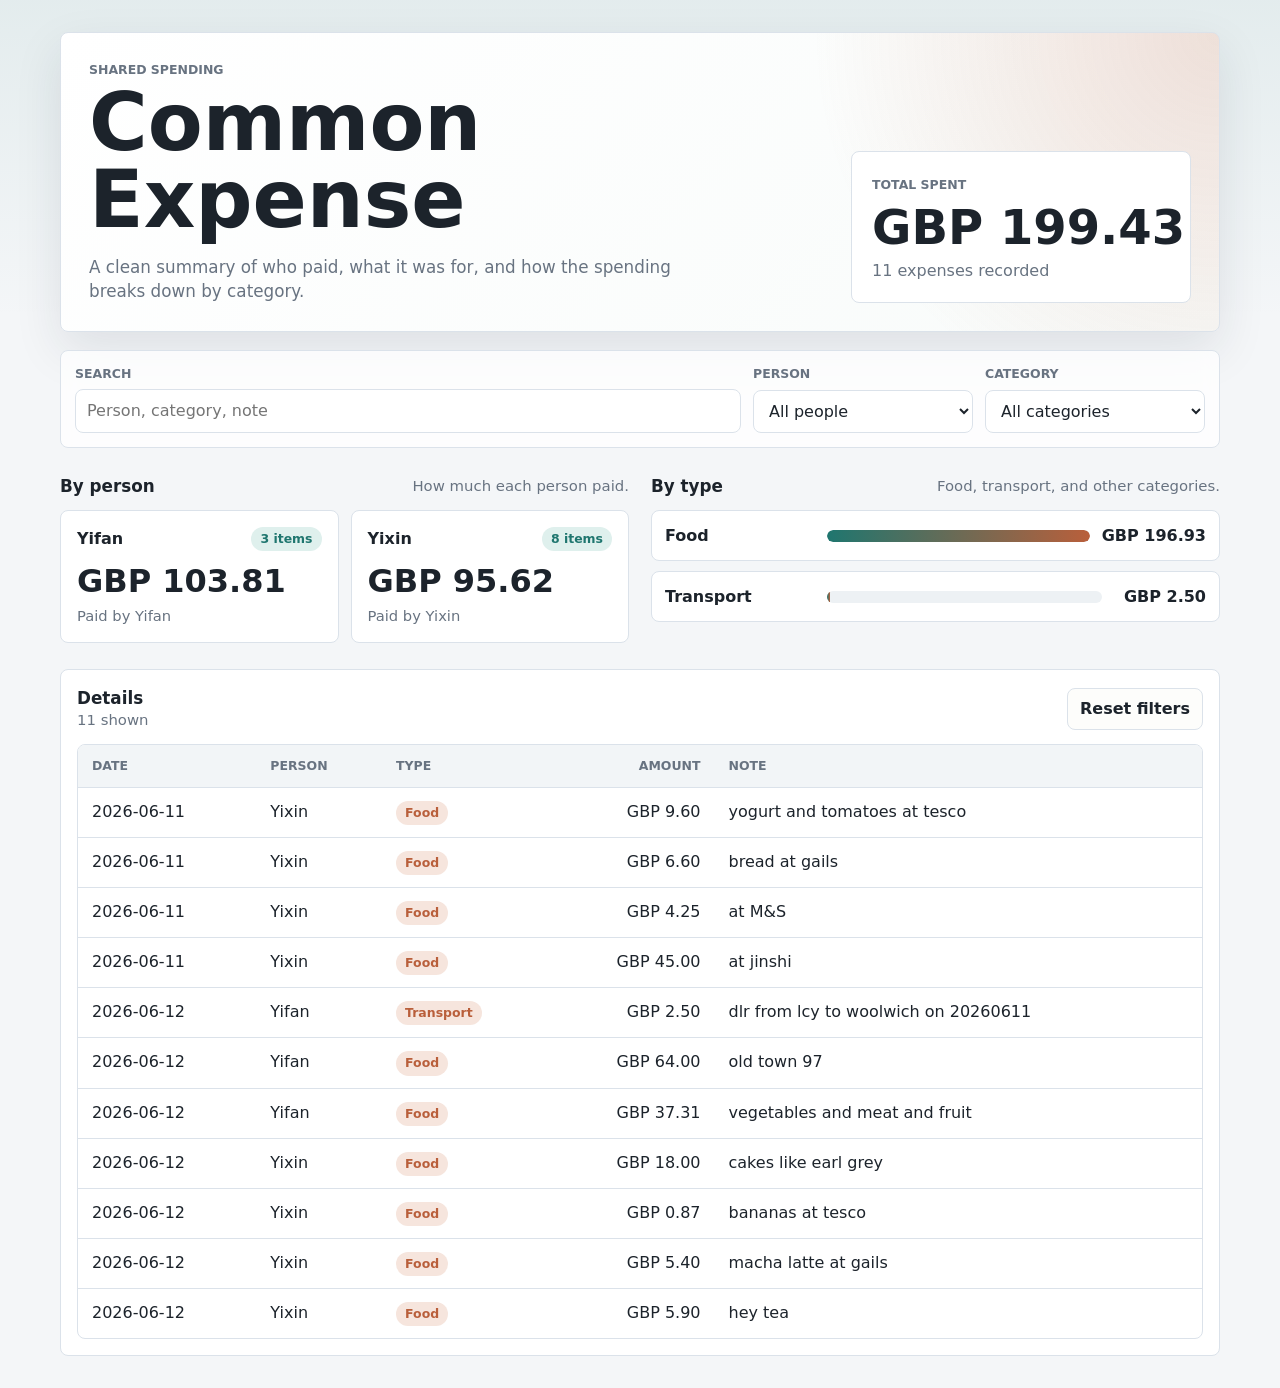
==== ledger.html @ e6a86d81 "abstract all the files from common-expense dir" ====
<!doctype html>
<html lang="en">
  <head>
    <meta charset="utf-8" />
    <meta name="viewport" content="width=device-width, initial-scale=1" />
    <title>Common Expense</title>
    <link rel="stylesheet" href="styles.css" />
  </head>
  <body>
    <main class="shell">
      <header class="hero">
        <div class="hero-copy">
          <p class="eyebrow">Shared spending</p>
          <h1>Common Expense</h1>
          <p class="lede">A clean summary of who paid, what it was for, and how the spending breaks down by category.</p>
        </div>
        <section class="total-panel" aria-label="Total spending">
          <span class="panel-label">Total spent</span>
          <strong id="grand-total">Loading</strong>
          <span id="expense-count" class="panel-note">Reading CSV</span>
        </section>
      </header>

      <section class="toolbar" aria-label="Filters">
        <label class="search-box">
          <span>Search</span>
          <input id="search-input" type="search" placeholder="Person, category, note" />
        </label>
        <label class="select-box">
          <span>Person</span>
          <select id="person-filter">
            <option value="all">All people</option>
          </select>
        </label>
        <label class="select-box">
          <span>Category</span>
          <select id="category-filter">
            <option value="all">All categories</option>
          </select>
        </label>
      </section>

      <section class="summary-grid" aria-label="Summary">
        <div>
          <div class="section-heading">
            <h2>By person</h2>
            <p>How much each person paid.</p>
          </div>
          <div id="people-summary" class="person-grid"></div>
        </div>

        <div>
          <div class="section-heading">
            <h2>By type</h2>
            <p>Food, transport, and other categories.</p>
          </div>
          <div id="category-summary" class="category-list"></div>
        </div>
      </section>

      <section class="details-section">
        <div class="section-heading details-heading">
          <div>
            <h2>Details</h2>
            <p id="visible-count">All expenses</p>
          </div>
          <button id="reset-button" type="button">Reset filters</button>
        </div>
        <div class="table-wrap">
          <table>
            <thead>
              <tr>
                <th>Date</th>
                <th>Person</th>
                <th>Type</th>
                <th class="amount-cell">Amount</th>
                <th>Note</th>
              </tr>
            </thead>
            <tbody id="expense-table"></tbody>
          </table>
        </div>
      </section>
    </main>

    <script src="app.js"></script>
  </body>
</html>
---- styles.css ----
:root {
  color-scheme: light;
  --bg: #f4f6f8;
  --surface: #ffffff;
  --surface-strong: #fdfdfb;
  --text: #1c232b;
  --muted: #687381;
  --line: #dbe2ea;
  --green: #1f766f;
  --green-soft: #dff0ed;
  --coral: #b95f3b;
  --coral-soft: #f6e5dd;
  --gold: #a27618;
  --blue: #356ab8;
  --shadow: 0 18px 48px rgba(34, 43, 55, 0.1);
}

* {
  box-sizing: border-box;
}

body {
  margin: 0;
  min-width: 320px;
  background:
    linear-gradient(180deg, rgba(31, 118, 111, 0.08), transparent 320px),
    var(--bg);
  color: var(--text);
  font-family:
    Inter, ui-sans-serif, system-ui, -apple-system, BlinkMacSystemFont, "Segoe UI",
    sans-serif;
  line-height: 1.45;
}

button,
input,
select {
  font: inherit;
}

.shell {
  width: min(1160px, calc(100% - 32px));
  margin: 0 auto;
  padding: 32px 0;
}

.hero {
  display: grid;
  grid-template-columns: minmax(0, 1fr) minmax(260px, 340px);
  align-items: end;
  gap: 24px;
  min-height: 220px;
  padding: 28px;
  border: 1px solid var(--line);
  border-radius: 8px;
  background:
    radial-gradient(circle at top right, rgba(185, 95, 59, 0.18), transparent 34%),
    linear-gradient(135deg, #ffffff, #f8fbfa);
  box-shadow: var(--shadow);
}

.eyebrow,
.panel-label,
label span {
  color: var(--muted);
  font-size: 0.78rem;
  font-weight: 800;
  letter-spacing: 0;
  text-transform: uppercase;
}

h1,
h2,
p {
  margin: 0;
}

h1 {
  margin-top: 6px;
  font-size: clamp(2.5rem, 7vw, 5rem);
  line-height: 0.96;
  letter-spacing: 0;
}

.lede {
  max-width: 56ch;
  margin-top: 16px;
  color: var(--muted);
  font-size: 1.05rem;
}

.total-panel {
  padding: 20px;
  border: 1px solid var(--line);
  border-radius: 8px;
  background: var(--surface);
}

.total-panel strong {
  display: block;
  margin-top: 8px;
  font-size: clamp(2rem, 4vw, 3rem);
  line-height: 1;
}

.panel-note {
  display: block;
  margin-top: 8px;
  color: var(--muted);
}

.toolbar {
  display: grid;
  grid-template-columns: minmax(240px, 1fr) minmax(160px, 220px) minmax(160px, 220px);
  gap: 12px;
  margin-top: 18px;
  padding: 14px;
  border: 1px solid var(--line);
  border-radius: 8px;
  background: rgba(255, 255, 255, 0.78);
  backdrop-filter: blur(10px);
}

.search-box,
.select-box {
  display: grid;
  gap: 6px;
}

input,
select {
  width: 100%;
  min-height: 42px;
  border: 1px solid var(--line);
  border-radius: 8px;
  background: var(--surface);
  color: var(--text);
  padding: 9px 11px;
}

input:focus,
select:focus,
button:focus-visible {
  outline: 3px solid rgba(31, 118, 111, 0.22);
  outline-offset: 2px;
}

.summary-grid {
  display: grid;
  grid-template-columns: minmax(0, 1fr) minmax(0, 1fr);
  gap: 22px;
  margin-top: 26px;
}

.section-heading {
  display: flex;
  align-items: end;
  justify-content: space-between;
  gap: 16px;
  margin-bottom: 12px;
}

.section-heading h2 {
  font-size: 1.05rem;
}

.section-heading p {
  color: var(--muted);
  font-size: 0.93rem;
}

.person-grid {
  display: grid;
  grid-template-columns: repeat(auto-fit, minmax(210px, 1fr));
  gap: 12px;
}

.person-card,
.category-row,
.details-section {
  border: 1px solid var(--line);
  border-radius: 8px;
  background: var(--surface);
}

.person-card {
  padding: 16px;
}

.card-top {
  display: flex;
  align-items: center;
  justify-content: space-between;
  gap: 10px;
}

.person-name,
.category-name {
  font-weight: 800;
}

.badge,
.type-pill {
  display: inline-flex;
  align-items: center;
  min-height: 24px;
  border-radius: 999px;
  padding: 3px 9px;
  background: var(--green-soft);
  color: var(--green);
  font-size: 0.78rem;
  font-weight: 800;
  white-space: nowrap;
}

.person-total {
  margin-top: 14px;
  font-size: 2rem;
  font-weight: 850;
  line-height: 1.05;
}

.person-meta {
  margin-top: 6px;
  color: var(--muted);
  font-size: 0.92rem;
}

.category-list {
  display: grid;
  gap: 10px;
}

.category-row {
  display: grid;
  grid-template-columns: minmax(96px, 150px) 1fr minmax(92px, max-content);
  align-items: center;
  gap: 12px;
  padding: 13px;
}

.bar-track {
  height: 12px;
  overflow: hidden;
  border-radius: 999px;
  background: #edf1f4;
}

.bar {
  height: 100%;
  border-radius: inherit;
  background: linear-gradient(90deg, var(--green), var(--coral));
}

.category-total {
  text-align: right;
  font-weight: 800;
}

.details-section {
  margin-top: 26px;
  padding: 16px;
}

.details-heading {
  align-items: center;
}

button {
  min-height: 38px;
  border: 1px solid var(--line);
  border-radius: 8px;
  background: var(--surface-strong);
  color: var(--text);
  padding: 8px 12px;
  cursor: pointer;
  font-weight: 750;
}

button:hover {
  border-color: var(--green);
  color: var(--green);
}

.table-wrap {
  overflow-x: auto;
  border: 1px solid var(--line);
  border-radius: 8px;
}

table {
  width: 100%;
  min-width: 760px;
  border-collapse: collapse;
}

th,
td {
  padding: 12px 14px;
  border-bottom: 1px solid var(--line);
  text-align: left;
  vertical-align: top;
}

th {
  background: #f2f5f7;
  color: var(--muted);
  font-size: 0.78rem;
  font-weight: 850;
  text-transform: uppercase;
}

tbody tr:hover {
  background: #fbfcfd;
}

tbody tr:last-child td {
  border-bottom: 0;
}

.amount-cell {
  text-align: right;
  white-space: nowrap;
}

.type-pill {
  background: var(--coral-soft);
  color: var(--coral);
}

.empty-state {
  padding: 28px;
  text-align: center;
  color: var(--muted);
}

@media (max-width: 820px) {
  .shell {
    width: min(100% - 24px, 1160px);
    padding: 20px 0;
  }

  .hero,
  .toolbar,
  .summary-grid {
    grid-template-columns: 1fr;
  }

  .hero {
    padding: 20px;
  }

  .section-heading,
  .details-heading {
    align-items: start;
    flex-direction: column;
  }

  .category-row {
    grid-template-columns: 1fr minmax(92px, max-content);
  }

  .bar-track {
    grid-column: 1 / -1;
    grid-row: 2;
  }
}
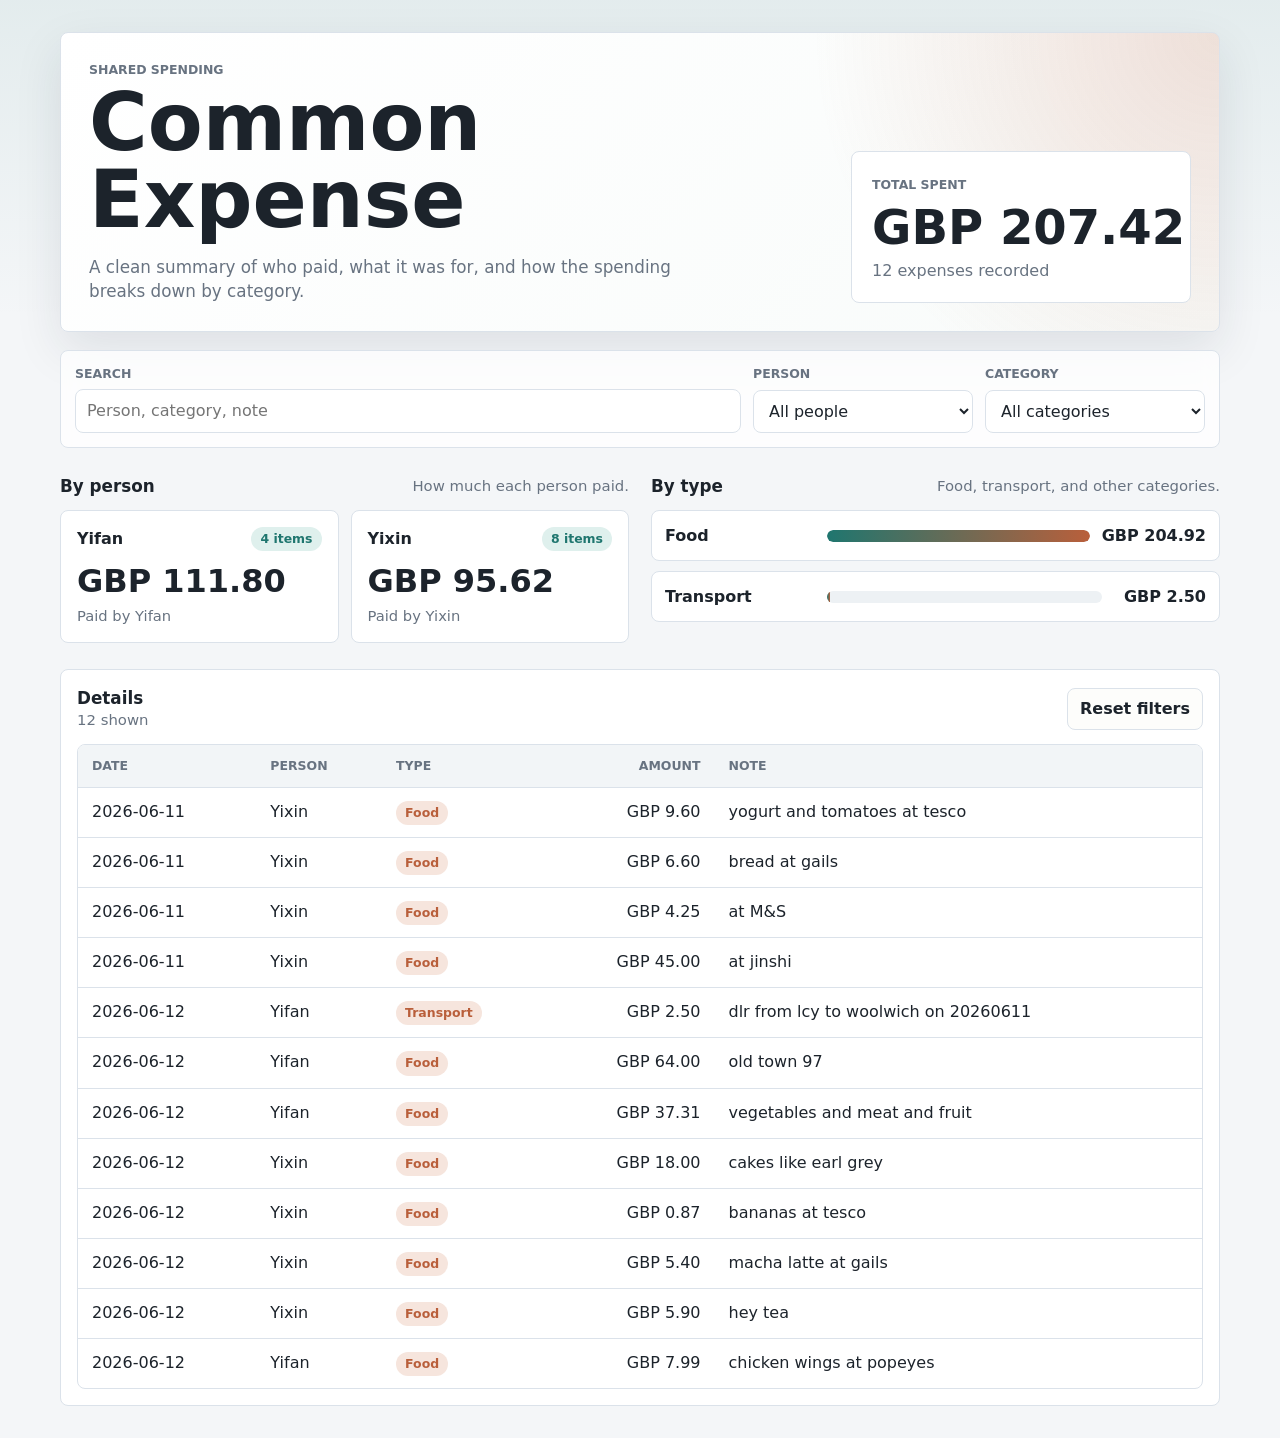
==== commit aad772e9: "fix error > dead codex for computing total cost" ====
--- a/ledger.html
+++ b/ledger.html
@@ -17,7 +17,7 @@
         <section class="total-panel" aria-label="Total spending">
           <span class="panel-label">Total spent</span>
           <strong id="grand-total">Loading</strong>
-          <span id="expense-count" class="panel-note">Reading CSV</span>
+          <span id="expense-count" class="panel-note">Reading data</span>
         </section>
       </header>
 
@@ -83,6 +83,7 @@
       </section>
     </main>
 
+    <script src="expense-data.js"></script>
     <script src="app.js"></script>
   </body>
 </html>
